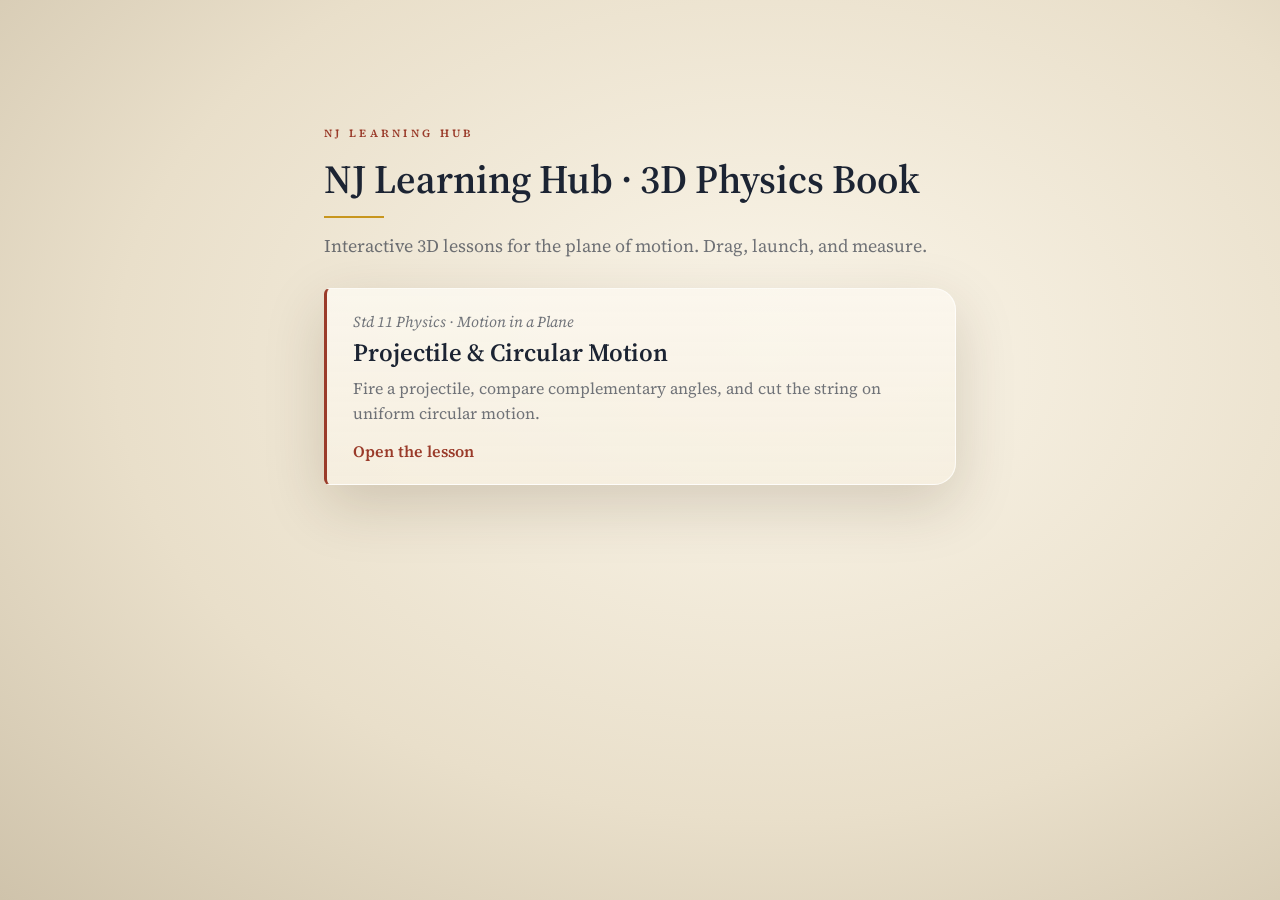
==== index.html @ 3f989718 "Add the 3D physics book landing page and first lesson. Publish Projectile & Circular Motion under pr" ====
<!DOCTYPE html>
<html lang="en">
<head>
<meta charset="utf-8">
<meta name="viewport" content="width=device-width, initial-scale=1">
<title>NJ Learning Hub · 3D Physics Book</title>
<link href="https://fonts.googleapis.com/css2?family=Source+Serif+4:ital,opsz,wght@0,8..60,400..700;1,8..60,400..700&display=swap" rel="stylesheet">
<style>
:root{--ink:#1c2433;--mut:rgba(28,36,51,.62);--acc:#9a3b2a;--gold:#c8961e;--serif:"Source Serif 4",Georgia,serif}
*{box-sizing:border-box}
html,body{margin:0;min-height:100%}
body{font-family:var(--serif);color:var(--ink);background:radial-gradient(ellipse at 60% 40%,#fbf6ea,#e9dfca 60%,#cfc3ab);-webkit-font-smoothing:antialiased}
main{max-width:680px;margin:0 auto;padding:14vh 24px 72px}
.brand{font:600 11px var(--serif);letter-spacing:.3em;text-transform:uppercase;color:var(--acc)}
h1{font:600 2.5rem/1.12 var(--serif);margin:.4em 0 .35em}
h1:after{content:"";display:block;width:60px;height:2px;background:var(--gold);margin-top:14px}
.lead{color:var(--mut);font-size:1.12rem;line-height:1.6;margin:0 0 28px}
.card{display:block;text-decoration:none;color:inherit;background:linear-gradient(180deg,rgba(251,247,238,.93),rgba(246,239,224,.88));border:1px solid rgba(255,255,255,.7);border-left:3px solid var(--acc);border-radius:6px 22px 22px 6px;box-shadow:0 20px 60px rgba(60,40,10,.18);padding:22px 26px}
.card:hover{background:#fffdf8}
.chap{font:italic 400 .95rem var(--serif);color:var(--mut);margin:0 0 6px}
.card h2{font:600 1.55rem/1.2 var(--serif);margin:0}
.card p{margin:8px 0 0;color:var(--mut);line-height:1.55}
.go{display:inline-block;margin-top:14px;color:var(--acc);font-weight:600}
</style>
</head>
<body>
<main>
  <div class="brand">NJ Learning Hub</div>
  <h1>NJ Learning Hub · 3D Physics Book</h1>
  <p class="lead">Interactive 3D lessons for the plane of motion. Drag, launch, and measure.</p>
  <a class="card" href="./projectile-circular/">
    <div class="chap">Std 11 Physics · Motion in a Plane</div>
    <h2>Projectile &amp; Circular Motion</h2>
    <p>Fire a projectile, compare complementary angles, and cut the string on uniform circular motion.</p>
    <span class="go">Open the lesson</span>
  </a>
</main>
</body>
</html>
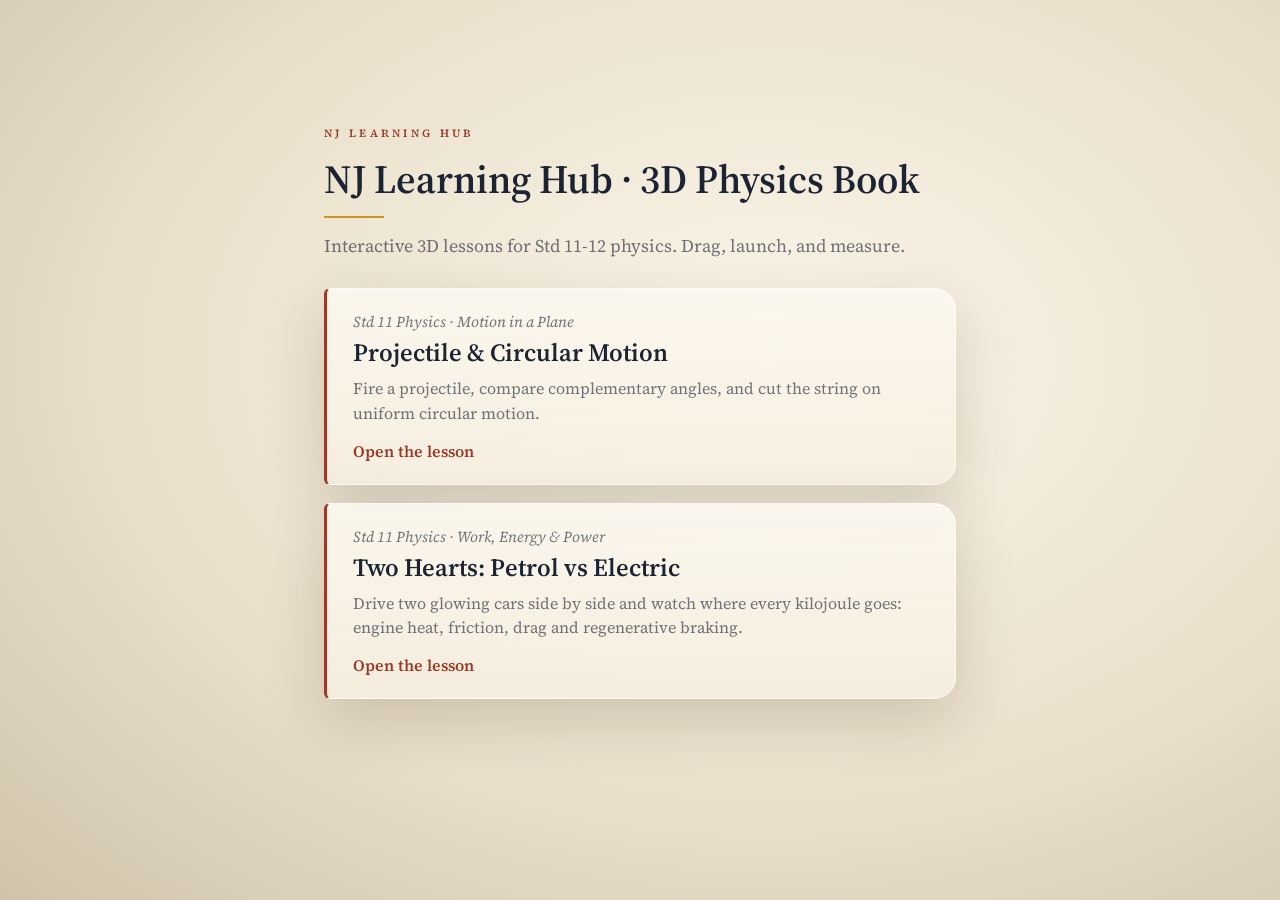
==== commit dbf16d85: "Add Two Hearts energy lesson Co-authored-by: NJLearninghub <NJLearninghub@users.noreply.github.com>" ====
--- a/index.html
+++ b/index.html
@@ -27,13 +27,19 @@
 <main>
   <div class="brand">NJ Learning Hub</div>
   <h1>NJ Learning Hub · 3D Physics Book</h1>
-  <p class="lead">Interactive 3D lessons for the plane of motion. Drag, launch, and measure.</p>
+  <p class="lead">Interactive 3D lessons for Std 11-12 physics. Drag, launch, and measure.</p>
   <a class="card" href="./projectile-circular/">
     <div class="chap">Std 11 Physics · Motion in a Plane</div>
     <h2>Projectile &amp; Circular Motion</h2>
     <p>Fire a projectile, compare complementary angles, and cut the string on uniform circular motion.</p>
     <span class="go">Open the lesson</span>
   </a>
+  <a class="card" href="./two-hearts/" style="margin-top:18px">
+    <div class="chap">Std 11 Physics · Work, Energy &amp; Power</div>
+    <h2>Two Hearts: Petrol vs Electric</h2>
+    <p>Drive two glowing cars side by side and watch where every kilojoule goes: engine heat, friction, drag and regenerative braking.</p>
+    <span class="go">Open the lesson</span>
+  </a>
 </main>
 </body>
 </html>
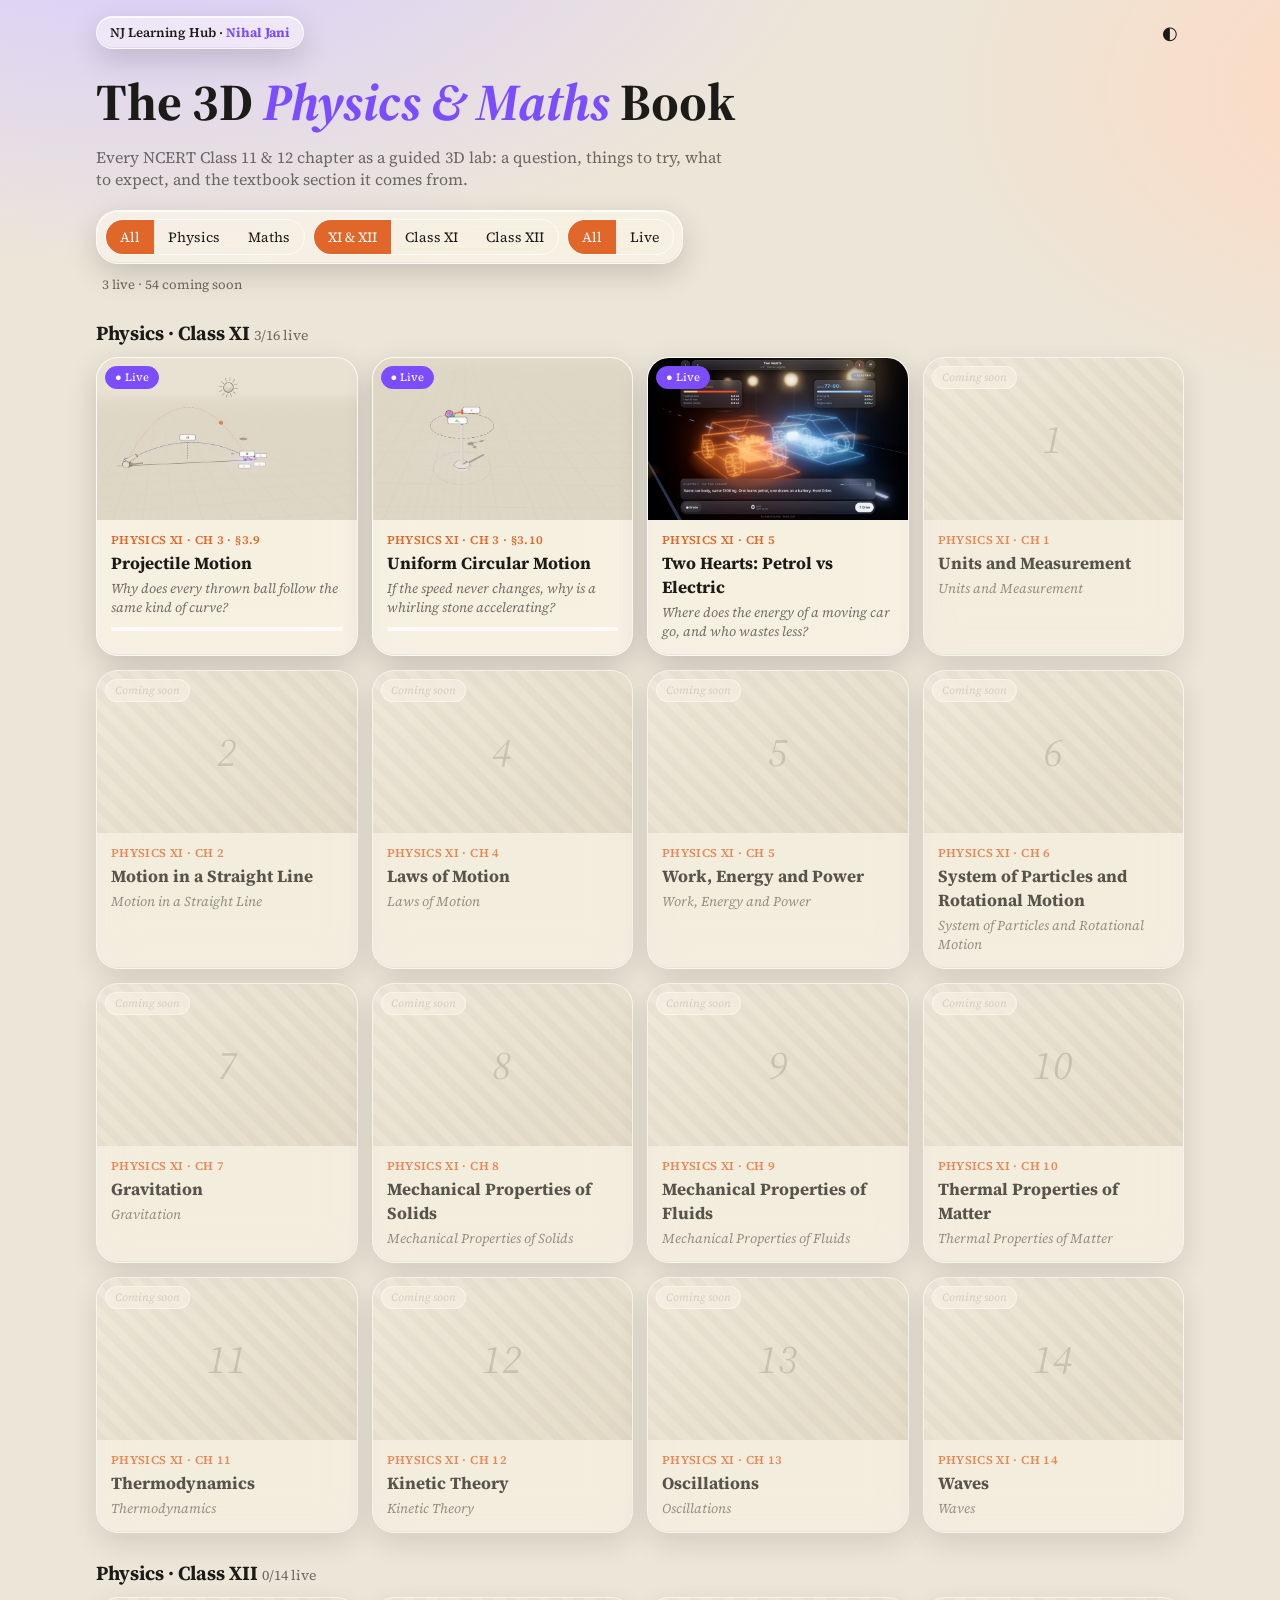
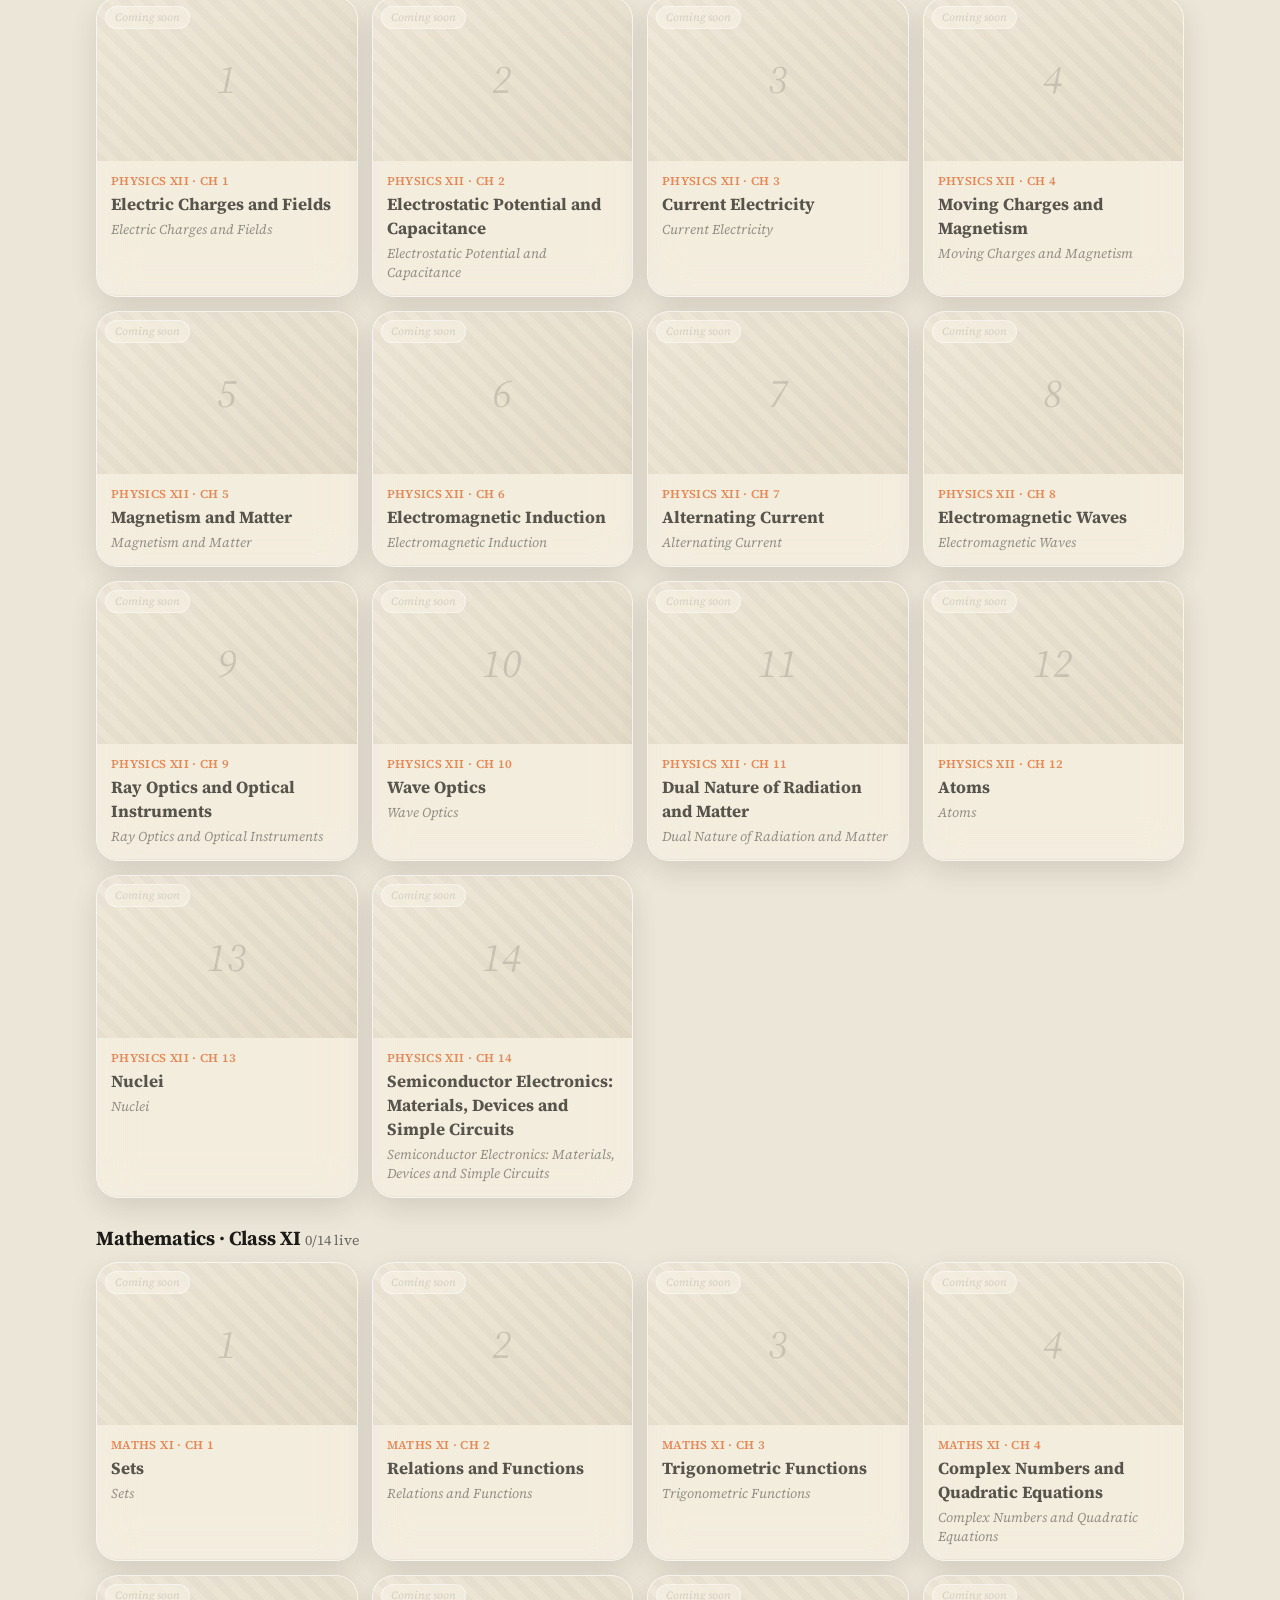
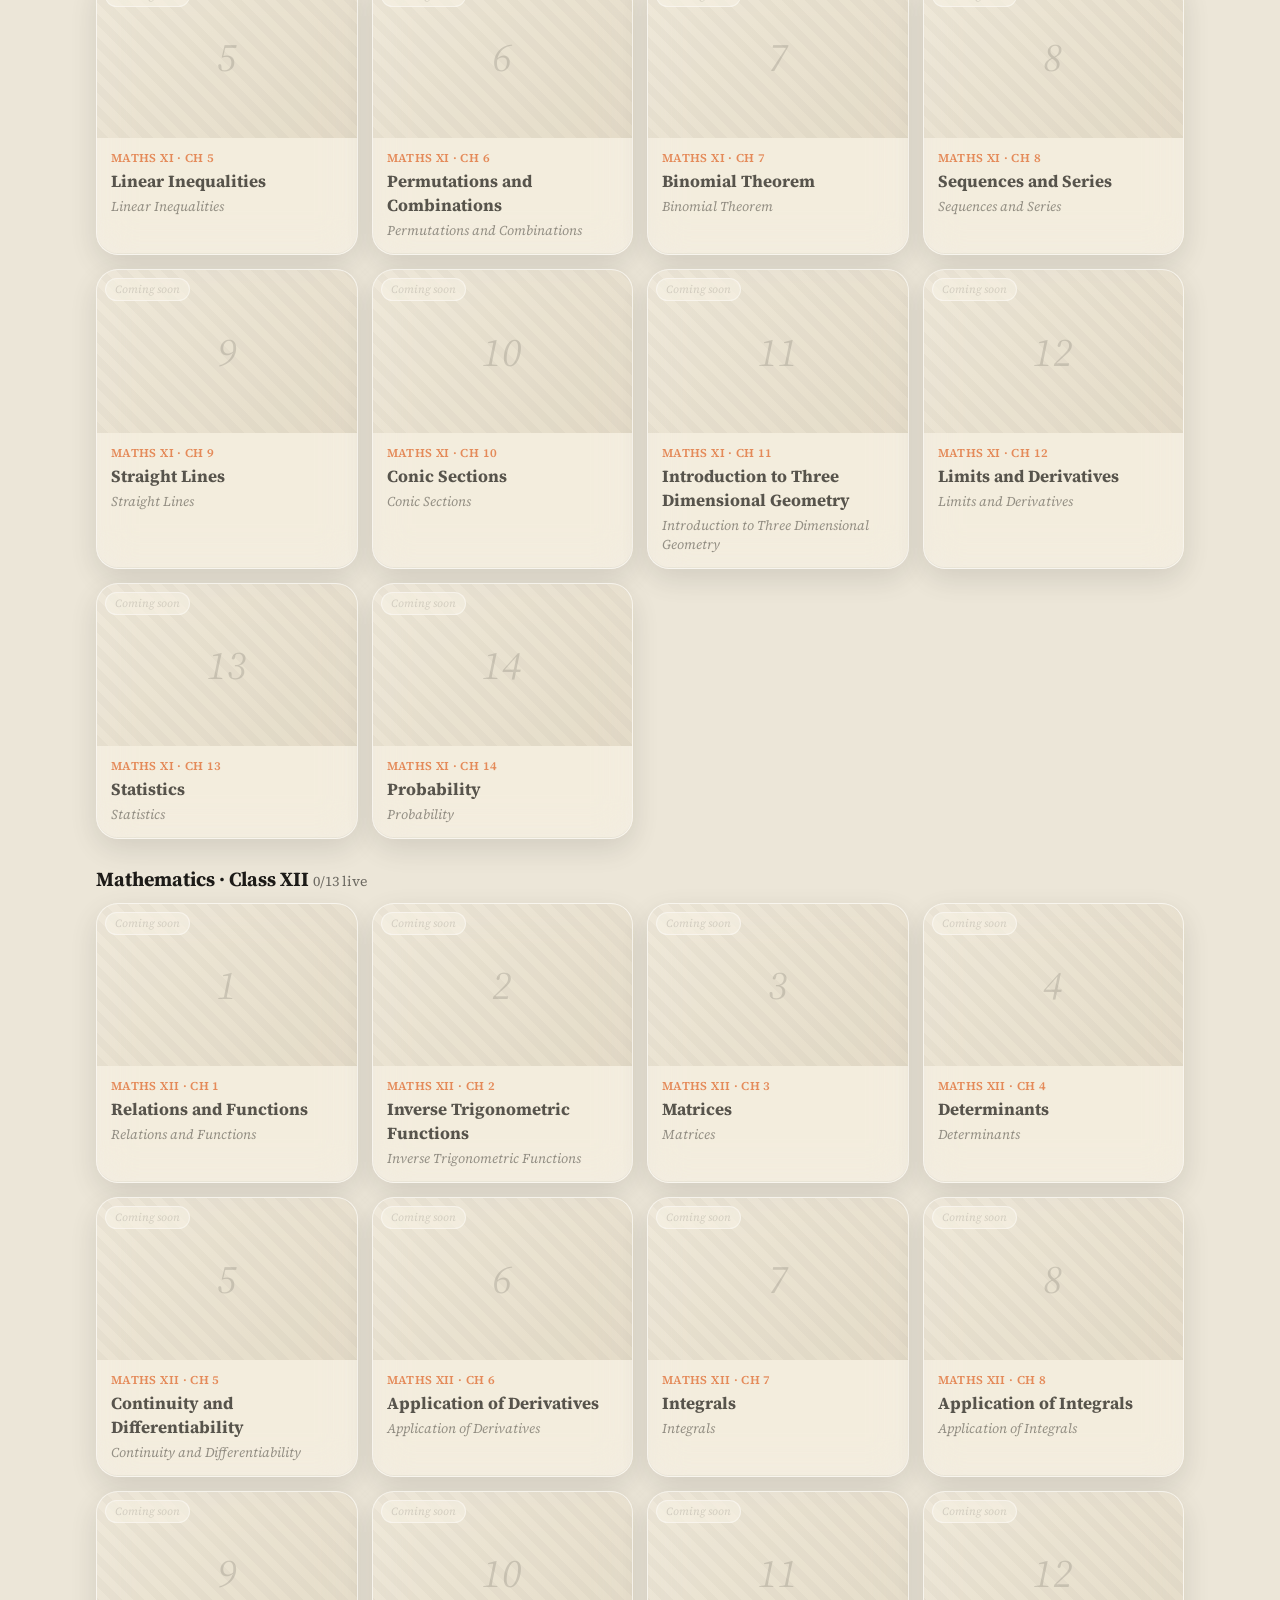
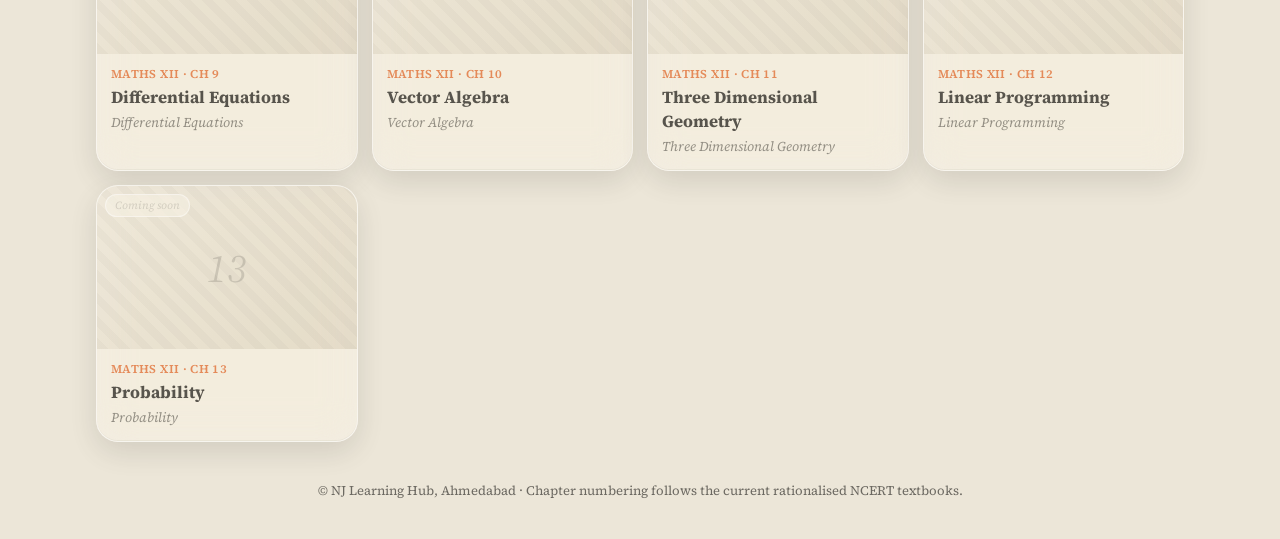
==== commit de2e54d8: "v2: shared engine, catalog landing, projectile + circular chapters Co-authored-by: NJLearninghub <NJ" ====
--- a/index.html
+++ b/index.html
@@ -1,45 +1,76 @@
 <!DOCTYPE html>
-<html lang="en">
-<head>
-<meta charset="utf-8">
-<meta name="viewport" content="width=device-width, initial-scale=1">
-<title>NJ Learning Hub · 3D Physics Book</title>
-<link href="https://fonts.googleapis.com/css2?family=Source+Serif+4:ital,opsz,wght@0,8..60,400..700;1,8..60,400..700&display=swap" rel="stylesheet">
+<html lang="en"><head>
+<meta charset="utf-8"><link rel="icon" href="favicon.svg"><meta name="viewport" content="width=device-width,initial-scale=1,viewport-fit=cover">
+<title>NJ Learning Hub · 3D Physics & Maths Book</title>
+<meta name="description" content="Interactive 3D simulations for every NCERT Class 11 & 12 Physics and Maths chapter — by Nihal Jani, NJ Learning Hub, Ahmedabad.">
+<link href="https://fonts.googleapis.com/css2?family=Source+Serif+4:ital,opsz,wght@0,8..60,400;0,8..60,600;1,8..60,400&display=swap" rel="stylesheet">
+<link rel="stylesheet" href="engine/theme.css">
 <style>
-:root{--ink:#1c2433;--mut:rgba(28,36,51,.62);--acc:#9a3b2a;--gold:#c8961e;--serif:"Source Serif 4",Georgia,serif}
-*{box-sizing:border-box}
-html,body{margin:0;min-height:100%}
-body{font-family:var(--serif);color:var(--ink);background:radial-gradient(ellipse at 60% 40%,#fbf6ea,#e9dfca 60%,#cfc3ab);-webkit-font-smoothing:antialiased}
-main{max-width:680px;margin:0 auto;padding:14vh 24px 72px}
-.brand{font:600 11px var(--serif);letter-spacing:.3em;text-transform:uppercase;color:var(--acc)}
-h1{font:600 2.5rem/1.12 var(--serif);margin:.4em 0 .35em}
-h1:after{content:"";display:block;width:60px;height:2px;background:var(--gold);margin-top:14px}
-.lead{color:var(--mut);font-size:1.12rem;line-height:1.6;margin:0 0 28px}
-.card{display:block;text-decoration:none;color:inherit;background:linear-gradient(180deg,rgba(251,247,238,.93),rgba(246,239,224,.88));border:1px solid rgba(255,255,255,.7);border-left:3px solid var(--acc);border-radius:6px 22px 22px 6px;box-shadow:0 20px 60px rgba(60,40,10,.18);padding:22px 26px}
-.card:hover{background:#fffdf8}
-.chap{font:italic 400 .95rem var(--serif);color:var(--mut);margin:0 0 6px}
-.card h2{font:600 1.55rem/1.2 var(--serif);margin:0}
-.card p{margin:8px 0 0;color:var(--mut);line-height:1.55}
-.go{display:inline-block;margin-top:14px;color:var(--acc);font-weight:600}
-</style>
-</head>
-<body>
-<main>
-  <div class="brand">NJ Learning Hub</div>
-  <h1>NJ Learning Hub · 3D Physics Book</h1>
-  <p class="lead">Interactive 3D lessons for Std 11-12 physics. Drag, launch, and measure.</p>
-  <a class="card" href="./projectile-circular/">
-    <div class="chap">Std 11 Physics · Motion in a Plane</div>
-    <h2>Projectile &amp; Circular Motion</h2>
-    <p>Fire a projectile, compare complementary angles, and cut the string on uniform circular motion.</p>
-    <span class="go">Open the lesson</span>
-  </a>
-  <a class="card" href="./two-hearts/" style="margin-top:18px">
-    <div class="chap">Std 11 Physics · Work, Energy &amp; Power</div>
-    <h2>Two Hearts: Petrol vs Electric</h2>
-    <p>Drive two glowing cars side by side and watch where every kilojoule goes: engine heat, friction, drag and regenerative braking.</p>
-    <span class="go">Open the lesson</span>
-  </a>
-</main>
-</body>
-</html>
+body{min-height:100%;background:radial-gradient(1200px 600px at 10% -10%,#d9ccff 0,transparent 60%),radial-gradient(900px 600px at 110% 10%,#ffd9c2 0,transparent 55%),var(--bg)}
+body.dark{background:radial-gradient(1200px 600px at 10% -10%,#2a2150 0,transparent 60%),radial-gradient(900px 600px at 110% 10%,#3a2418 0,transparent 55%),var(--bg)}
+.wrap{max-width:1120px;margin:0 auto;padding:max(16px,env(safe-area-inset-top)) 16px 40px}
+header{display:flex;justify-content:space-between;align-items:center;gap:10px}
+.brand{position:static}
+h1{font-size:clamp(30px,6vw,52px);line-height:1.05;margin:26px 0 8px}
+h1 em{color:var(--acc)}
+.sub{color:var(--muted);max-width:640px;font-size:16px}
+.filters{position:sticky;top:8px;z-index:3;display:flex;flex-wrap:wrap;gap:8px;padding:8px;margin:20px 0;border-radius:22px;width:fit-content;max-width:100%}
+.filters .seg button{padding:7px 14px;font-size:14px}
+.stat{font-size:13px;color:var(--muted);margin:-8px 0 14px 6px}
+h2{font-size:20px;margin:26px 0 10px}
+h2 small{font-weight:400;color:var(--muted);font-size:14px}
+.grid{display:grid;grid-template-columns:repeat(auto-fill,minmax(250px,1fr));gap:14px}
+.card{display:flex;flex-direction:column;text-decoration:none;color:var(--txt);overflow:hidden;transition:transform .2s}
+a.card:hover{transform:translateY(-3px)}
+.cover{aspect-ratio:16/10;background:#e9e2d2 center/cover;position:relative}
+.cover.soon{background:repeating-linear-gradient(45deg,rgba(0,0,0,.03) 0 8px,transparent 8px 16px),linear-gradient(135deg,#efe9dc,#e1d8c4);display:grid;place-items:center;font-size:40px;color:rgba(0,0,0,.18);font-style:italic}
+body.dark .cover.soon{background:linear-gradient(135deg,#25232d,#1b1a22);color:rgba(255,255,255,.15)}
+.badge{position:absolute;top:8px;left:8px;font-size:11px;padding:3px 9px;border-radius:999px;background:var(--glass);-webkit-backdrop-filter:var(--blur);backdrop-filter:var(--blur);border:1px solid var(--glassB)}
+.badge.live{background:var(--acc);color:#fff;border-color:var(--acc)}
+.prog{position:absolute;right:8px;top:8px;font-size:11px;padding:3px 9px;border-radius:999px;background:var(--ok);color:#fff}
+.body{padding:12px 14px 14px}
+.meta{font-size:12px;color:var(--acc2);font-weight:600;letter-spacing:.03em}
+.body b{display:block;font-size:17px;margin:3px 0}
+.body p{margin:4px 0 0;font-size:13.5px;color:var(--muted);font-style:italic}
+.bar{height:4px;border-radius:2px;background:var(--glassB);margin-top:10px;overflow:hidden}.bar i{display:block;height:100%;background:var(--ok)}
+.card.soon{opacity:.72}
+footer{margin-top:40px;font-size:13px;color:var(--muted);text-align:center}
+@media(max-width:600px){.grid{grid-template-columns:1fr 1fr;gap:10px}.body b{font-size:15px}.body p{display:none}.filters .seg button{padding:6px 10px;font-size:13px}}
+#theme{border:0;background:none;color:var(--txt);font-size:18px;cursor:pointer}
+</style></head><body>
+<div class="wrap">
+<header><span class="brand glass">NJ Learning Hub · <b>Nihal Jani</b></span><button id="theme" aria-label="theme">◐</button></header>
+<h1>The 3D <em>Physics & Maths</em> Book</h1>
+<p class="sub">Every NCERT Class 11 & 12 chapter as a guided 3D lab: a question, things to try, what to expect, and the textbook section it comes from.</p>
+<div class="filters glass">
+ <span class="seg" id="fSub"><button data-v="all" class="on">All</button><button data-v="physics">Physics</button><button data-v="maths">Maths</button></span>
+ <span class="seg" id="fCls"><button data-v="all" class="on">XI & XII</button><button data-v="11">Class XI</button><button data-v="12">Class XII</button></span>
+ <span class="seg" id="fSt"><button data-v="all" class="on">All</button><button data-v="live">Live</button></span>
+</div>
+<div class="stat" id="stat"></div>
+<div id="list"></div>
+<footer>© NJ Learning Hub, Ahmedabad · Chapter numbering follows the current rationalised NCERT textbooks.</footer>
+</div>
+<script type="module">
+import {all,prefs} from './engine/progress.js';
+if(prefs.get('dark',false))document.body.classList.add('dark');
+document.getElementById('theme').onclick=()=>{const d=document.body.classList.toggle('dark');prefs.set('dark',d)};
+const cat=await (await fetch('catalog.json')).json(),P=all();
+const st={sub:'all',cls:'all',st:'all',...prefs.get('filters',{})};
+const ROMAN={11:'XI',12:'XII'};
+function card(c){const live=c.status==='live',p=P[c.slug],n=c.steps.length,seen=p?.seen?.length||0;
+  const pct=n?Math.round(Math.min(seen,n)/n*100):0;const done=p&&(n?seen>=n:true);
+  const inner=`<div class="cover ${live?'':'soon'}" ${live&&c.cover?`style="background-image:url('${c.cover}')"`:''}>${live?'':c.ncertChapter.number}
+   <span class="badge ${live?'live':''}">${live?'● Live':'Coming soon'}</span>${p?`<span class="prog">${p.quiz?`Quiz ${p.quiz.score}/${p.quiz.total}`:done?'✓ Done':pct+'%'}</span>`:''}</div>
+   <div class="body"><div class="meta">${c.subject==='physics'?'PHYSICS':'MATHS'} ${ROMAN[c.class]} · CH ${c.ncertChapter.number}${c.ncertChapter.section?' · §'+c.ncertChapter.section:''}</div>
+   <b>${c.title}</b>${c.question?`<p>${c.question}</p>`:`<p>${c.ncertChapter.title}</p>`}${live&&n?`<div class="bar"><i style="width:${pct}%"></i></div>`:''}</div>`;
+  return live?`<a class="card glass" href="${c.path}">${inner}</a>`:`<div class="card glass soon">${inner}</div>`}
+function render(){const f=cat.chapters.filter(c=>(st.sub==='all'||c.subject===st.sub)&&(st.cls==='all'||c.class==+st.cls)&&(st.st==='all'||c.status==='live'));
+  const groups={};for(const c of f){const k=`${c.subject}|${c.class}`;(groups[k]=groups[k]||[]).push(c)}
+  const live=f.filter(c=>c.status==='live').length;document.getElementById('stat').textContent=`${live} live · ${f.length-live} coming soon`;
+  document.getElementById('list').innerHTML=Object.entries(groups).map(([k,cs])=>{const[s,cl]=k.split('|');cs.sort((a,b)=>(b.status==='live')-(a.status==='live')||a.ncertChapter.number-b.ncertChapter.number);
+    return`<h2>${s==='physics'?'Physics':'Mathematics'} · Class ${ROMAN[cl]} <small>${cs.filter(c=>c.status==='live').length}/${cs.length} live</small></h2><div class="grid">${cs.map(card).join('')}</div>`}).join('')||'<p>No chapters match.</p>';
+  for(const[id,key]of[['fSub','sub'],['fCls','cls'],['fSt','st']])document.querySelectorAll(`#${id} button`).forEach(b=>b.classList.toggle('on',b.dataset.v===String(st[key])))}
+for(const[id,key]of[['fSub','sub'],['fCls','cls'],['fSt','st']])document.getElementById(id).onclick=e=>{const v=e.target.dataset.v;if(!v)return;st[key]=v;prefs.set('filters',st);render()};
+render();
+</script></body></html>
--- a/engine/theme.css
+++ b/engine/theme.css
@@ -0,0 +1,73 @@
+/* NJ Learning Hub 3D Book — theme tokens (edit here only) */
+:root{
+  --font:'Source Serif 4',Georgia,serif;
+  --ink:#1d1b18; --txt:#1d1b18; --muted:rgba(29,27,24,.62);
+  --acc:#7b4dff; --acc2:#e0662a; --ok:#2e9b5b; --bad:#c8433a; --blue:#2b7de9;
+  --glass:rgba(255,253,246,.46); --glassB:rgba(255,255,255,.7); --chip:rgba(255,255,255,.42);
+  --blur:blur(18px) saturate(1.6); --r:22px;
+  --shadow:0 10px 30px rgba(0,0,0,.16),inset 0 1px 0 rgba(255,255,255,.75),inset 0 -1px 0 rgba(0,0,0,.05);
+  --bg:#ece6d8;
+}
+body.dark{--txt:#f4f0e6;--muted:rgba(244,240,230,.62);--glass:rgba(28,28,38,.5);--glassB:rgba(255,255,255,.16);--chip:rgba(255,255,255,.08);--bg:#14131a}
+body.lowfps{--glass:rgba(252,249,240,.96);--blur:none}
+body.lowfps.dark{--glass:rgba(30,30,40,.97)}
+*{box-sizing:border-box;-webkit-tap-highlight-color:transparent}
+html,body{margin:0;height:100%;font-family:var(--font);color:var(--txt);background:var(--bg)}
+body.lab{overflow:hidden;overscroll-behavior:none}
+#c{position:fixed;inset:0;width:100%;height:100%;display:block;touch-action:none}
+.glass{background:var(--glass);-webkit-backdrop-filter:var(--blur);backdrop-filter:var(--blur);border:1px solid var(--glassB);border-radius:var(--r);box-shadow:var(--shadow)}
+.brand{position:fixed;top:max(12px,env(safe-area-inset-top));left:12px;padding:7px 13px;font-size:13px;font-weight:600;border-radius:999px;color:var(--txt);text-decoration:none;z-index:5}
+.brand b{color:var(--acc)}
+#hint{position:fixed;top:max(16px,env(safe-area-inset-top));right:14px;font-size:12px;color:var(--muted);font-style:italic}
+#ui{position:fixed;left:50%;transform:translateX(-50%);bottom:max(10px,env(safe-area-inset-bottom));width:min(640px,calc(100% - 20px));display:flex;flex-direction:column;gap:8px;z-index:4}
+@media(min-width:1000px){#ui{left:auto;right:16px;transform:none;top:max(64px,env(safe-area-inset-top));bottom:16px;width:400px;justify-content:flex-end}}
+#card{overflow:hidden;display:flex;flex-direction:column;min-height:0}
+#cardHead{display:flex;align-items:center;gap:10px;padding:12px 16px;cursor:pointer}
+#cardHead .n{flex:none;width:30px;height:30px;border-radius:50%;display:grid;place-items:center;background:var(--acc);color:#fff;font-weight:600;font-size:14px}
+#cardHead .t{flex:1;min-width:0;font-size:17px;font-weight:600;line-height:1.2}
+#cardHead .t small{display:block;font-weight:400;font-size:12px;color:var(--muted)}
+#chev{transition:transform .3s;font-size:12px}
+#card.open #chev{transform:rotate(180deg)}
+#cardBody{max-height:0;overflow-y:auto;transition:max-height .35s ease;padding:0 16px;font-size:14.5px;line-height:1.45;-webkit-overflow-scrolling:touch}
+#card.open #cardBody{max-height:34vh;padding-bottom:12px}
+@media(min-width:1000px){#card.open #cardBody{max-height:calc(100vh - 190px)}}
+.sec{margin:8px 0}.sec .k{font-size:11px;letter-spacing:.08em;text-transform:uppercase;color:var(--acc2);font-weight:600}
+.sec.q p{font-size:16px;font-style:italic;margin:2px 0}
+.ref{display:inline-block;font-size:12px;padding:3px 9px;border-radius:999px;background:var(--chip);border:1px solid var(--glassB);margin:4px 0}
+details.concl summary{cursor:pointer;color:var(--acc);font-weight:600}
+.row{display:grid;grid-template-columns:58px 1fr 74px;align-items:center;gap:8px;margin:5px 0;font-size:14px}
+.row.hl span{color:var(--acc);font-weight:600}
+.row output{text-align:right;font-variant-numeric:tabular-nums}
+input[type=range]{width:100%;accent-color:var(--acc);height:28px}
+.reads{display:grid;grid-template-columns:repeat(auto-fit,minmax(70px,1fr));gap:6px;margin:10px 0}
+.reads div{text-align:center;padding:6px 4px;border-radius:14px;background:var(--chip);border:1px solid var(--glassB);font-size:12px}
+.reads b{display:block;font-size:16px;color:var(--acc);font-variant-numeric:tabular-nums}
+.btns{display:flex;flex-wrap:wrap;gap:6px;margin:6px 0}
+button.pill{font:inherit;font-size:13.5px;padding:7px 13px;border-radius:999px;border:1px solid var(--glassB);background:var(--chip);color:var(--txt);cursor:pointer}
+button.pill.on{background:var(--acc);color:#fff;border-color:var(--acc)}
+.seg{display:inline-flex;border-radius:999px;border:1px solid var(--glassB);overflow:hidden}
+.seg button{font:inherit;font-size:13px;padding:6px 12px;border:0;background:transparent;color:var(--txt);cursor:pointer}
+.seg button.on{background:var(--acc2);color:#fff}
+.note{font-size:12.5px;color:var(--muted)}
+.f{margin:6px 0;overflow-x:auto}
+hr.soft{border:0;border-top:1px solid var(--glassB);margin:10px 0}
+#bar{display:flex;align-items:center;justify-content:space-between;padding:5px 6px;border-radius:999px}
+#bar button{background:none;border:0;color:var(--txt);width:40px;height:40px;border-radius:50%;cursor:pointer;display:grid;place-items:center;flex:none}
+#bar button:active{background:var(--chip)}
+#bar svg{width:20px;height:20px;stroke:currentColor;fill:none;stroke-width:2;stroke-linecap:round;stroke-linejoin:round}
+#dots{flex:1;display:flex;justify-content:center;gap:5px;min-width:0}
+#dots i{width:7px;height:7px;border-radius:50%;background:var(--glassB);border:1px solid var(--muted);cursor:pointer}
+#dots i.seen{background:var(--muted)}#dots i.cur{background:var(--acc);border-color:var(--acc);width:18px;border-radius:9px}
+#menu{position:fixed;z-index:6;left:50%;transform:translateX(-50%);bottom:calc(max(10px,env(safe-area-inset-bottom)) + 62px);width:min(360px,90%);padding:8px;display:none;max-height:60vh;overflow:auto}
+#menu.show{display:block}
+#menu div{padding:9px 12px;border-radius:14px;cursor:pointer;font-size:14.5px}
+#menu div:hover,#menu div.cur{background:var(--chip)}
+#menu a{display:block;padding:9px 12px;color:var(--acc);text-decoration:none;font-size:14px}
+#quiz{position:fixed;inset:0;z-index:8;display:none;place-items:center;background:rgba(0,0,0,.25);padding:16px}
+#quiz.show{display:grid}
+#quiz .box{width:min(560px,100%);max-height:86vh;overflow:auto;padding:18px}
+.qq{margin:10px 0;padding:10px;border-radius:14px;background:var(--chip)}
+.qq .opts{display:flex;flex-wrap:wrap;gap:6px;margin-top:6px}
+.qq button.ok{background:var(--ok);color:#fff}.qq button.no{background:var(--bad);color:#fff}
+.qq .why{font-size:13px;color:var(--muted);margin-top:6px;display:none}.qq.done .why{display:block}
+body.cover #ui,body.cover .brand,body.cover #hint,body.cover #menu{display:none!important}
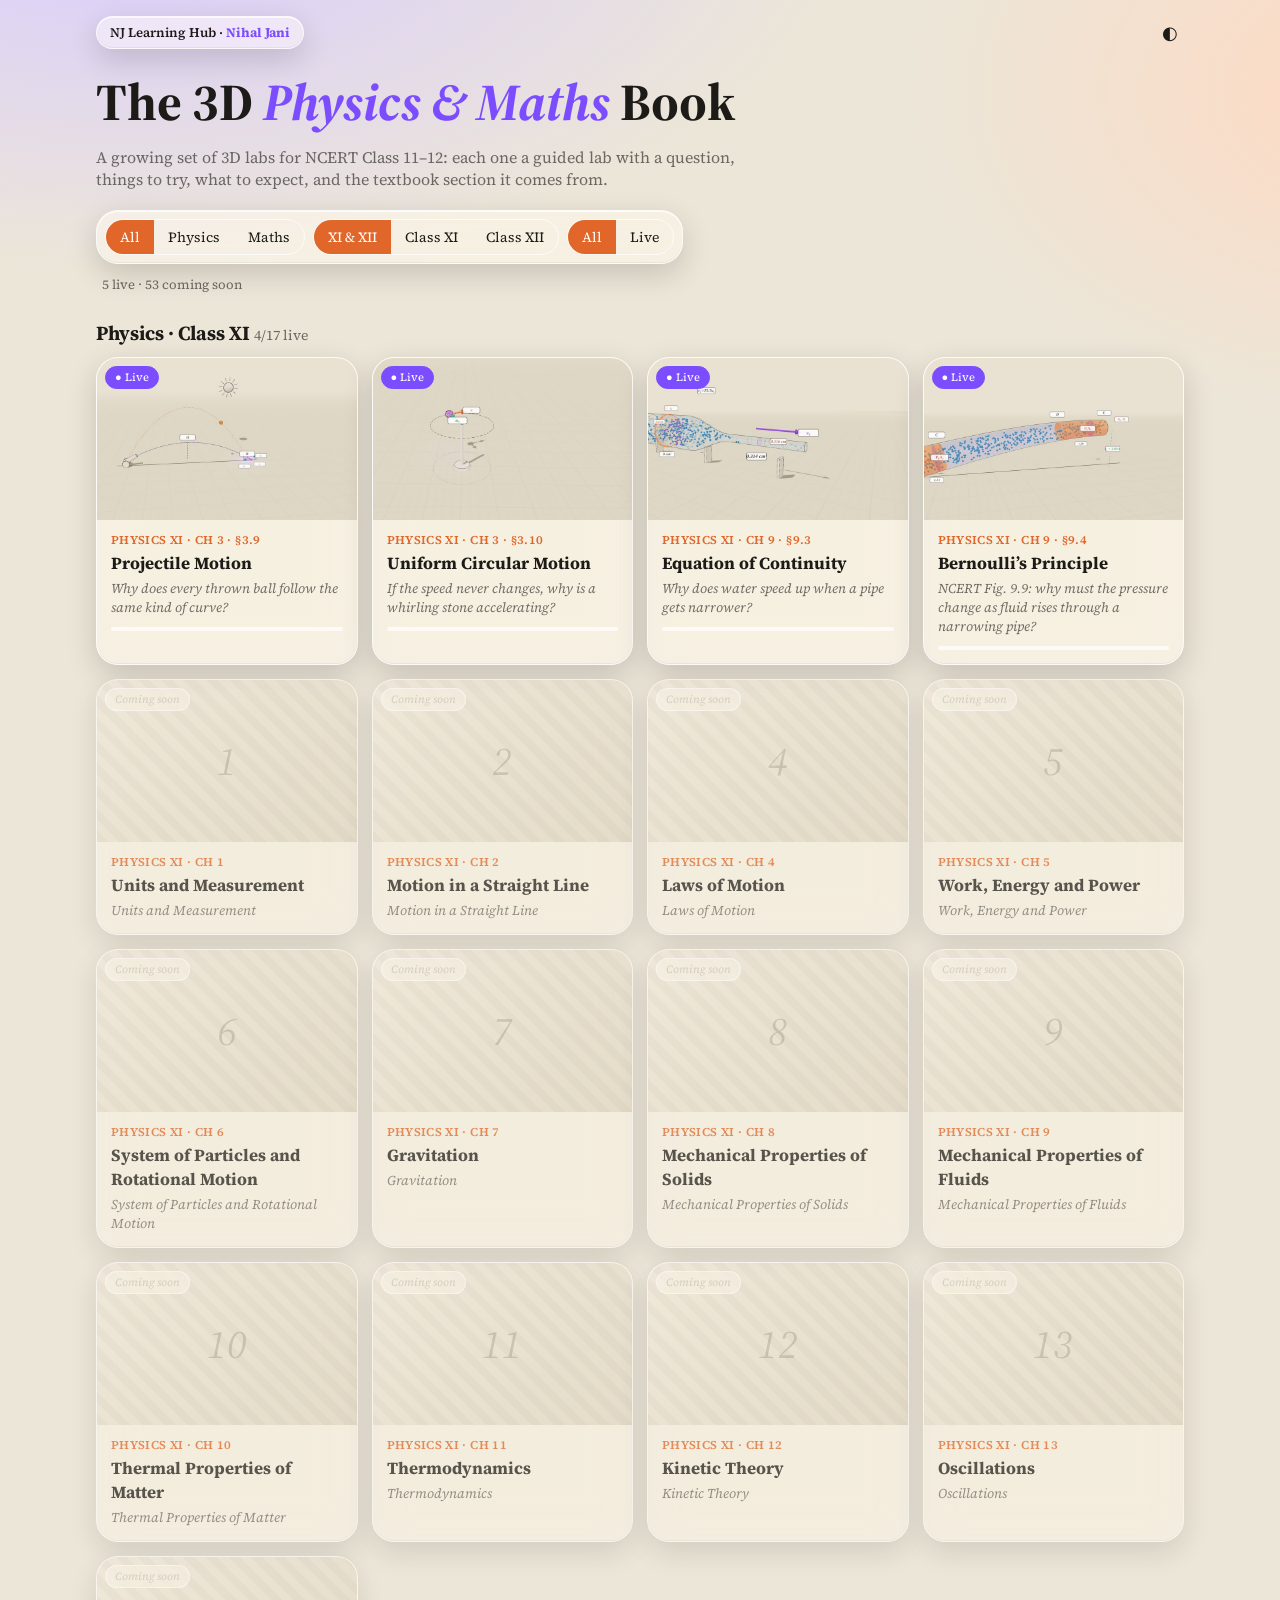
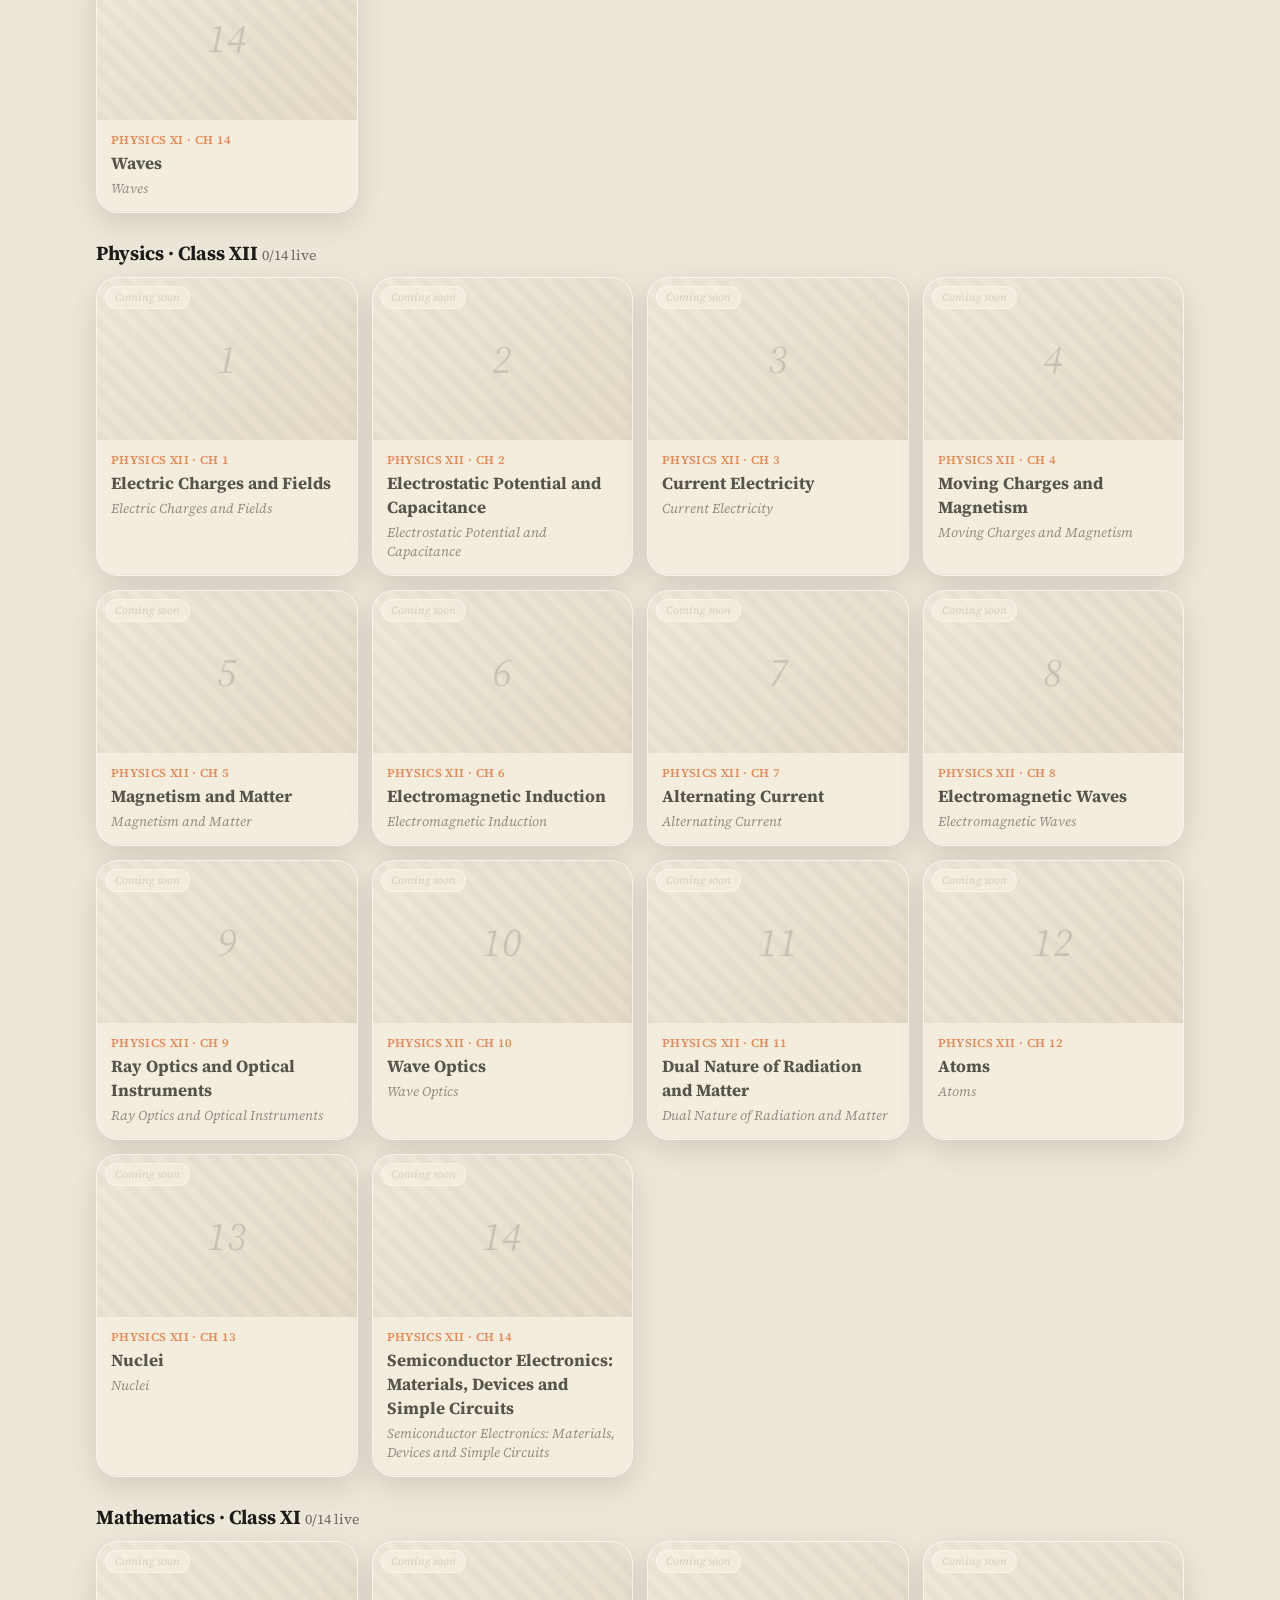
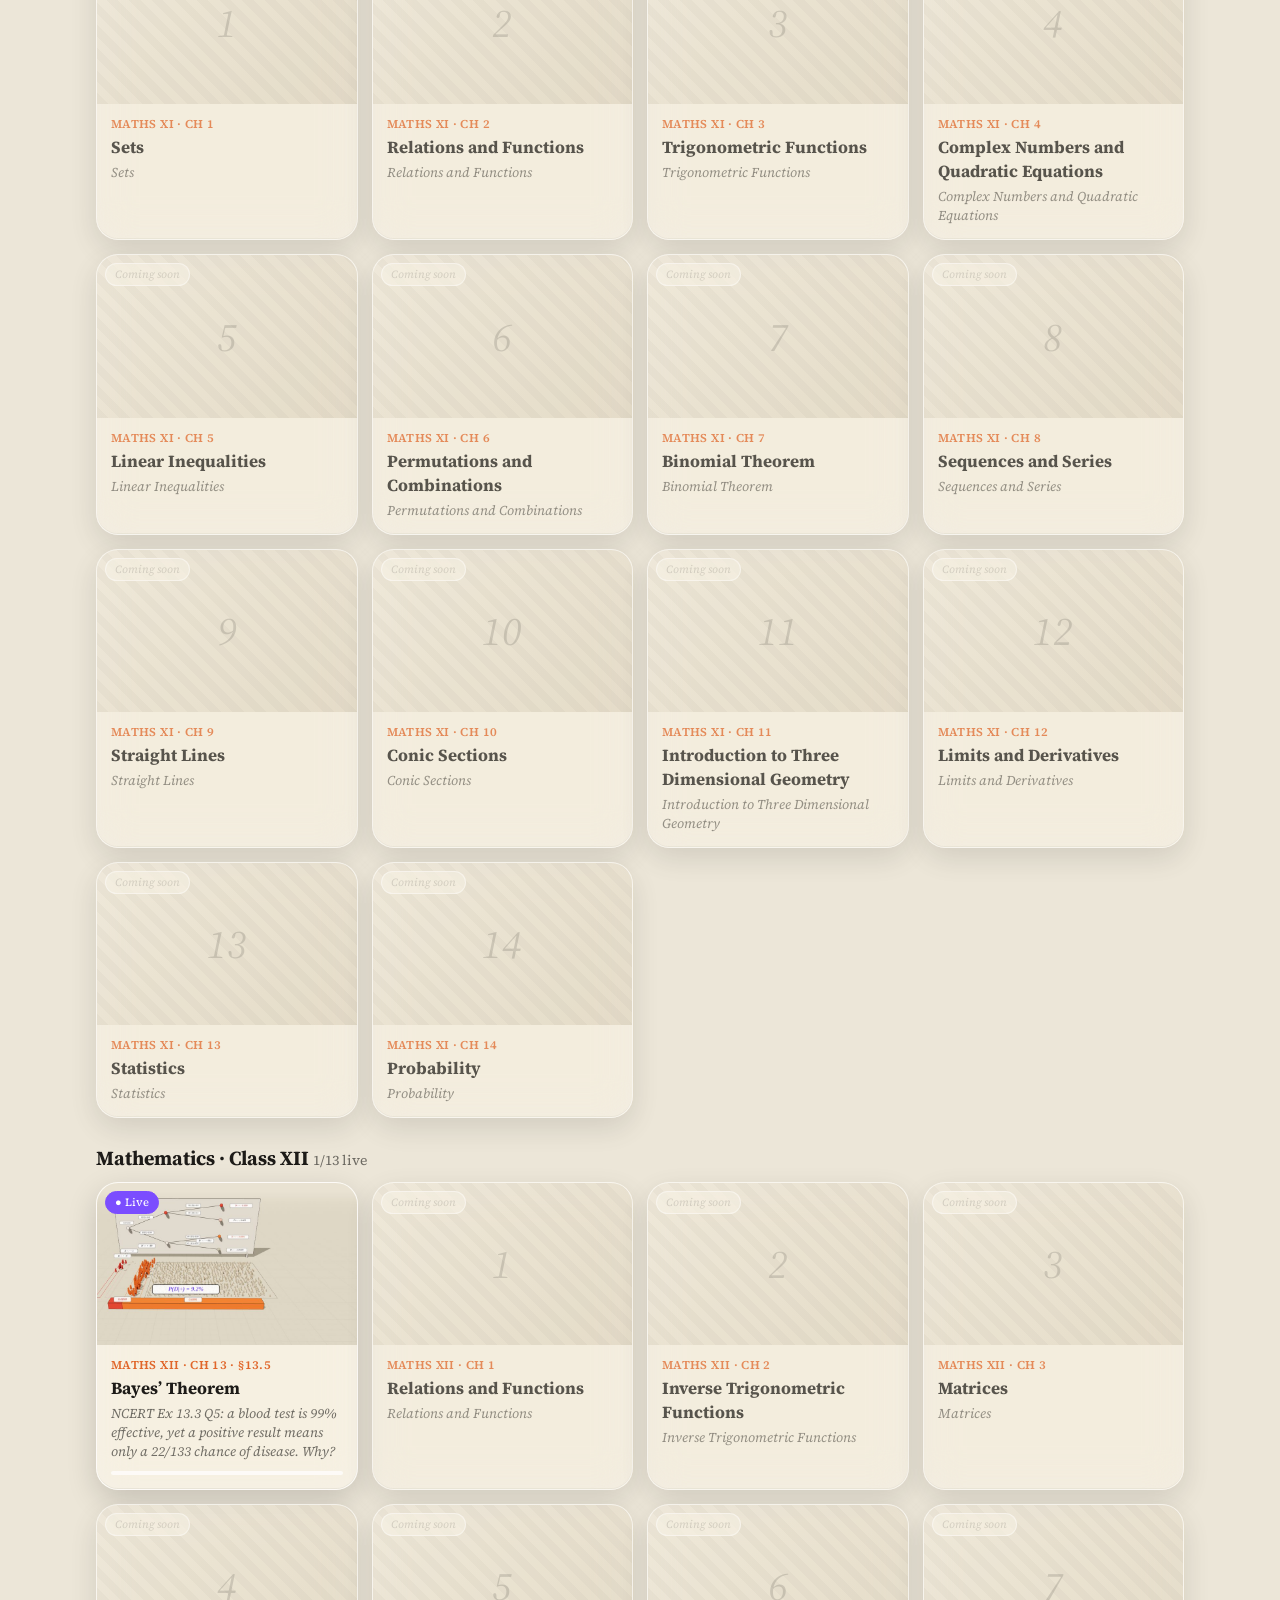
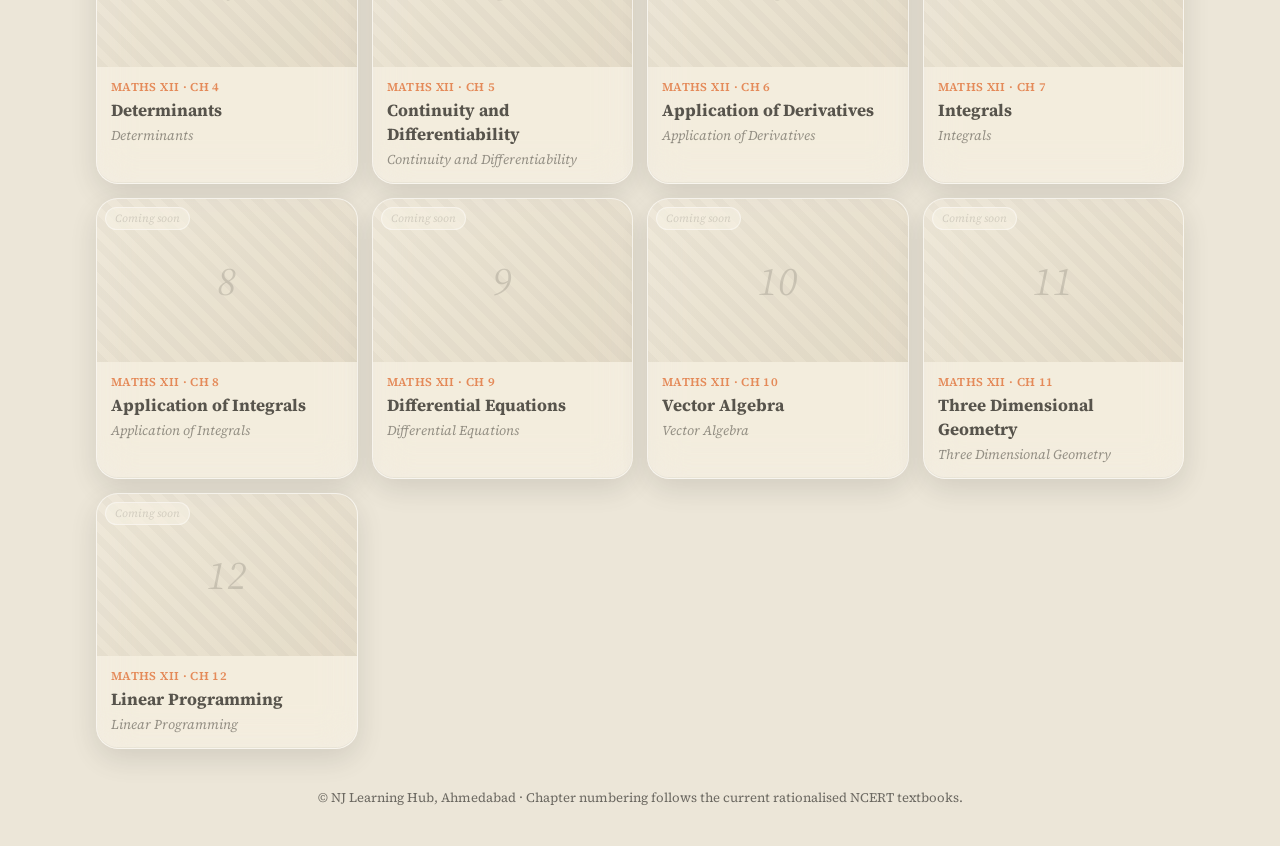
==== commit 91299ed4: "Credit sources in README; describe site as a growing set of labs Co-authored-by: NJLearninghub <NJLe" ====
--- a/index.html
+++ b/index.html
@@ -2,7 +2,7 @@
 <html lang="en"><head>
 <meta charset="utf-8"><link rel="icon" href="favicon.svg"><meta name="viewport" content="width=device-width,initial-scale=1,viewport-fit=cover">
 <title>NJ Learning Hub · 3D Physics & Maths Book</title>
-<meta name="description" content="Interactive 3D simulations for every NCERT Class 11 & 12 Physics and Maths chapter — by Nihal Jani, NJ Learning Hub, Ahmedabad.">
+<meta name="description" content="A growing set of 3D labs for NCERT Class 11–12 Physics and Maths — by Nihal Jani, NJ Learning Hub, Ahmedabad.">
 <link href="https://fonts.googleapis.com/css2?family=Source+Serif+4:ital,opsz,wght@0,8..60,400;0,8..60,600;1,8..60,400&display=swap" rel="stylesheet">
 <link rel="stylesheet" href="engine/theme.css">
 <style>
@@ -41,7 +41,7 @@
 <div class="wrap">
 <header><span class="brand glass">NJ Learning Hub · <b>Nihal Jani</b></span><button id="theme" aria-label="theme">◐</button></header>
 <h1>The 3D <em>Physics & Maths</em> Book</h1>
-<p class="sub">Every NCERT Class 11 & 12 chapter as a guided 3D lab: a question, things to try, what to expect, and the textbook section it comes from.</p>
+<p class="sub">A growing set of 3D labs for NCERT Class 11–12: each one a guided lab with a question, things to try, what to expect, and the textbook section it comes from.</p>
 <div class="filters glass">
  <span class="seg" id="fSub"><button data-v="all" class="on">All</button><button data-v="physics">Physics</button><button data-v="maths">Maths</button></span>
  <span class="seg" id="fCls"><button data-v="all" class="on">XI & XII</button><button data-v="11">Class XI</button><button data-v="12">Class XII</button></span>
